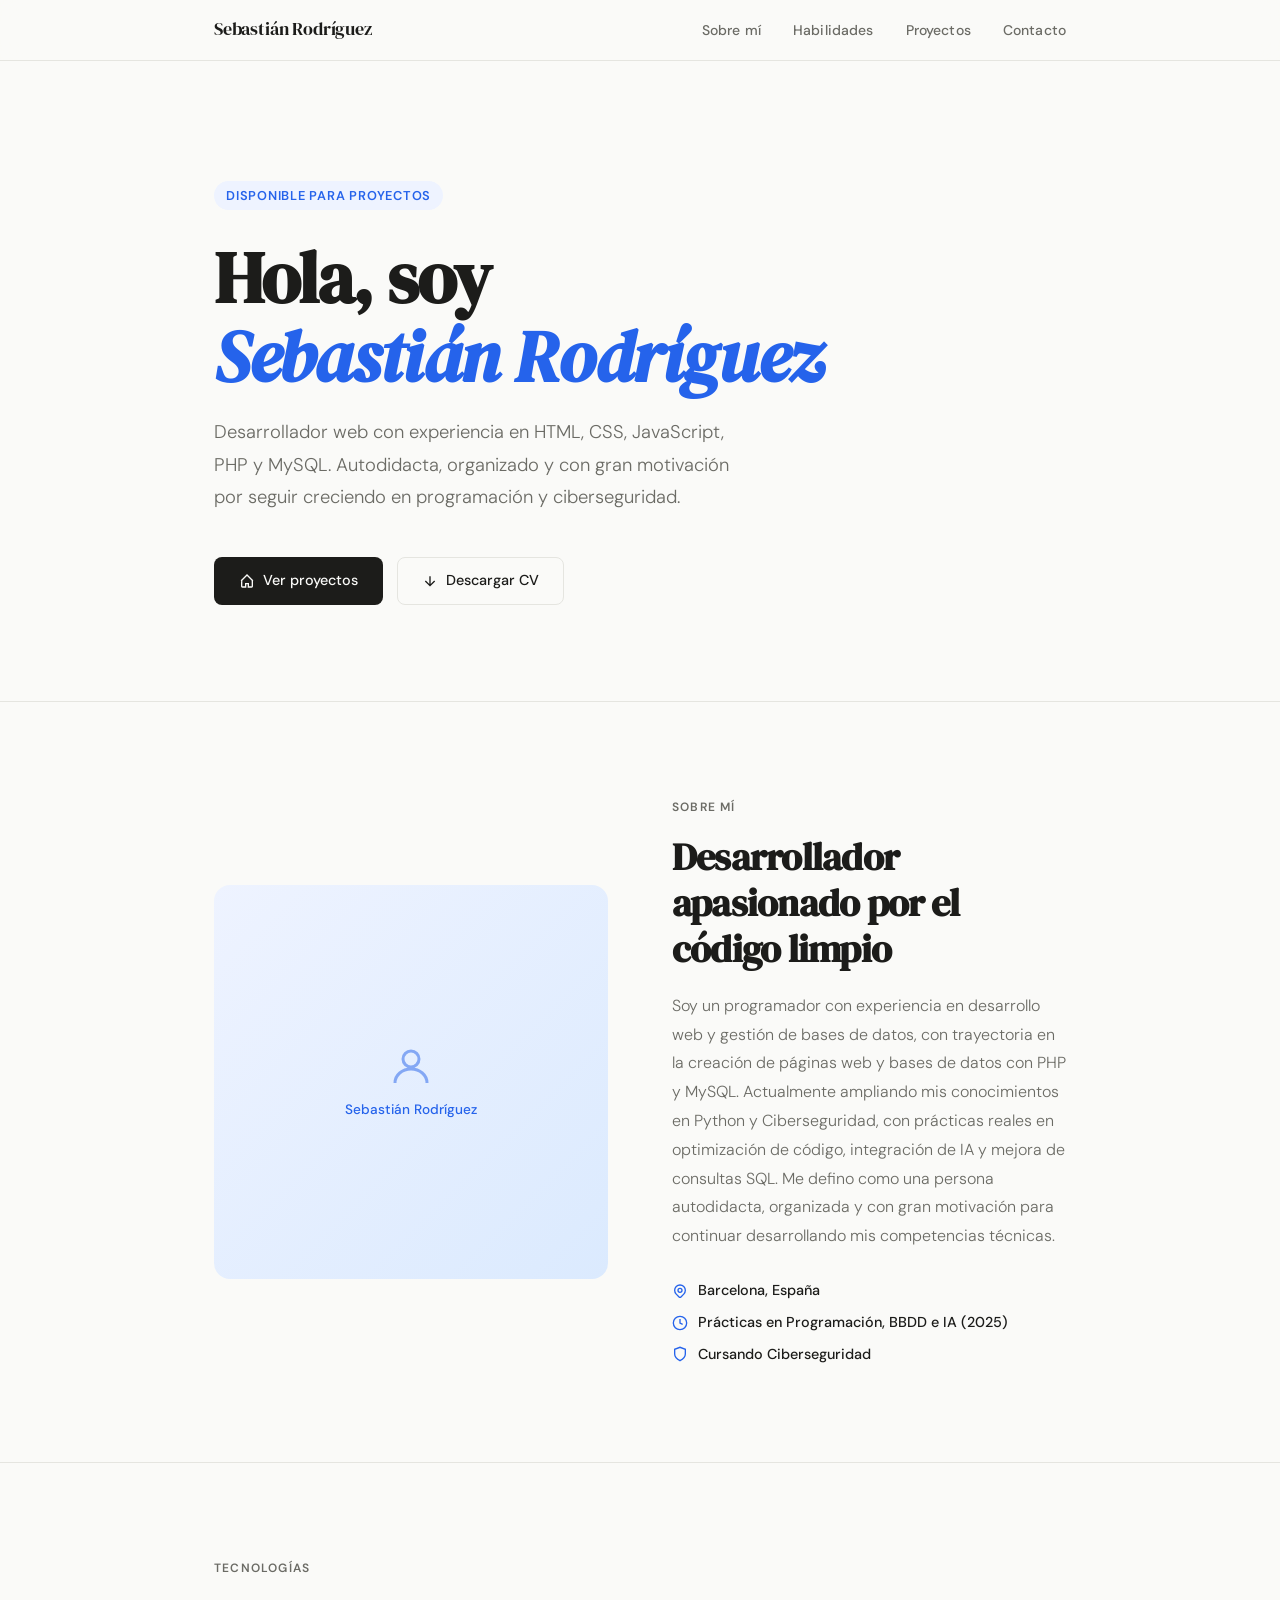
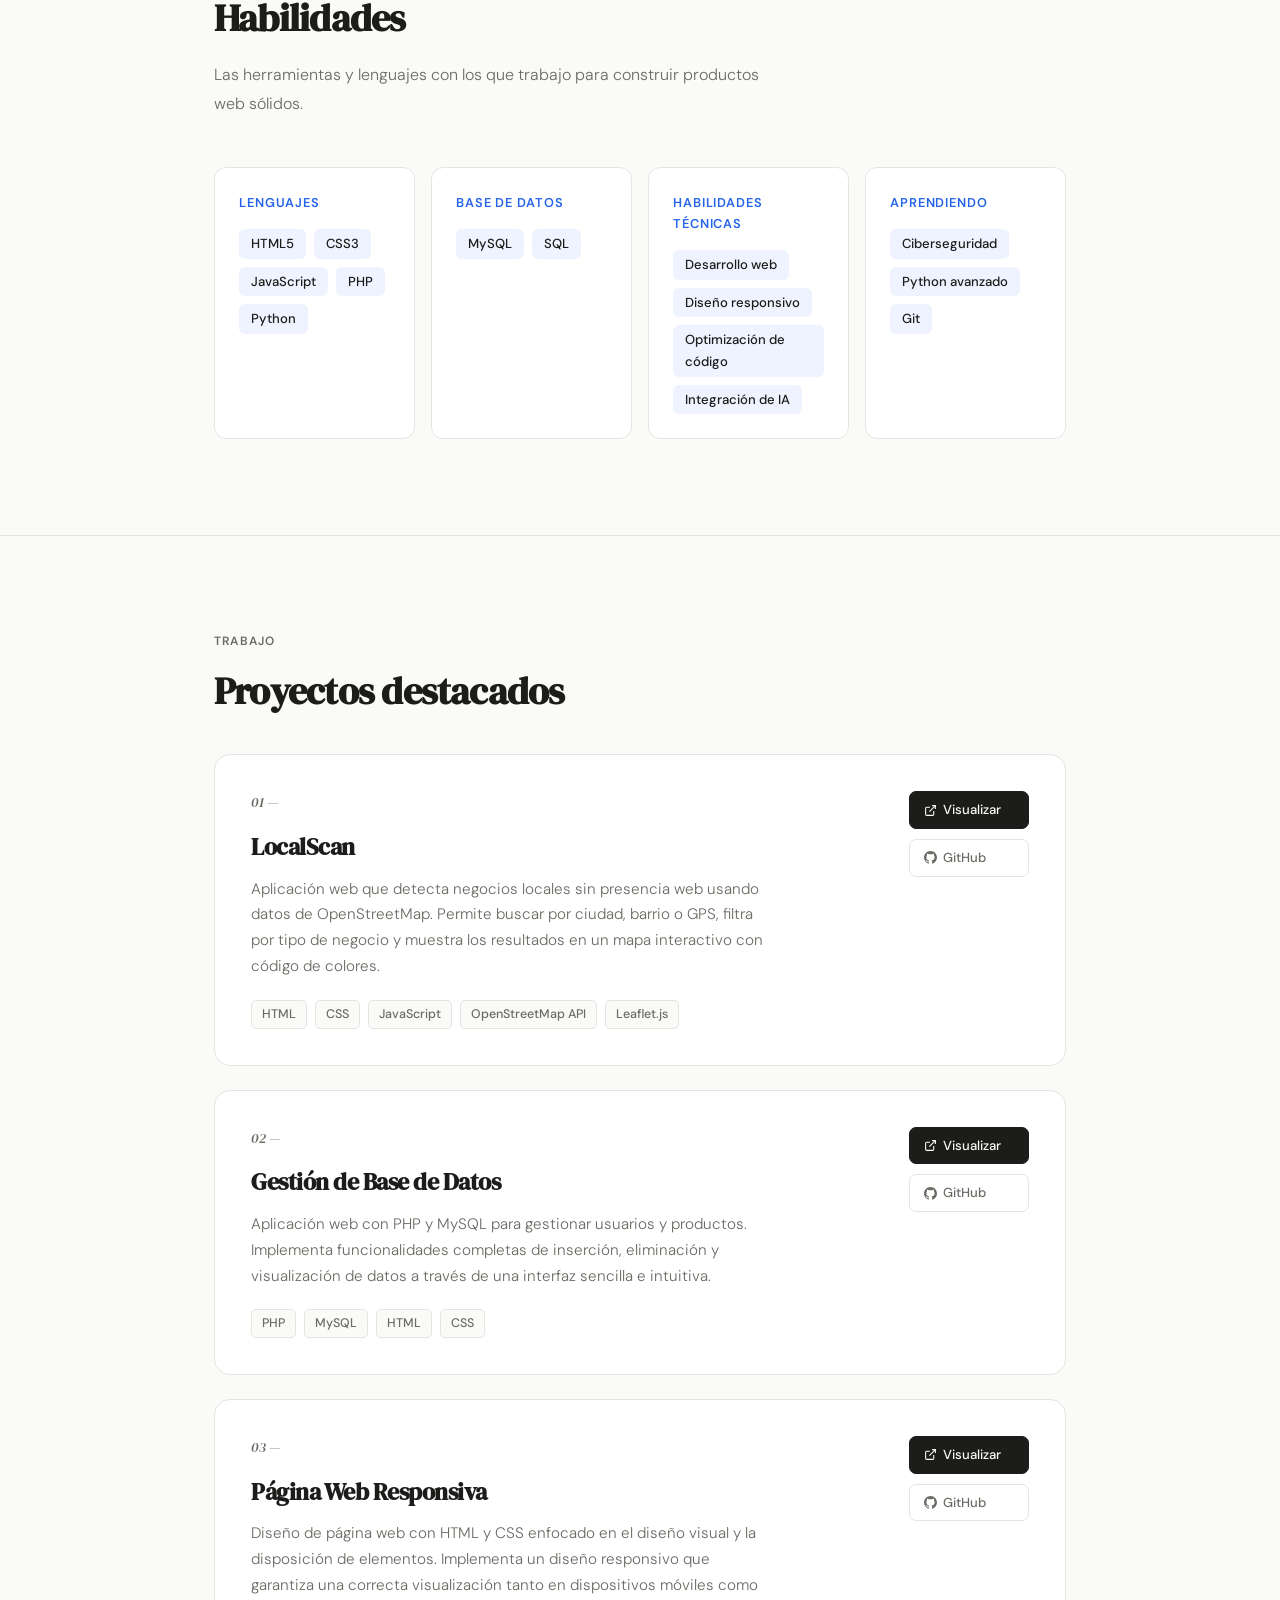
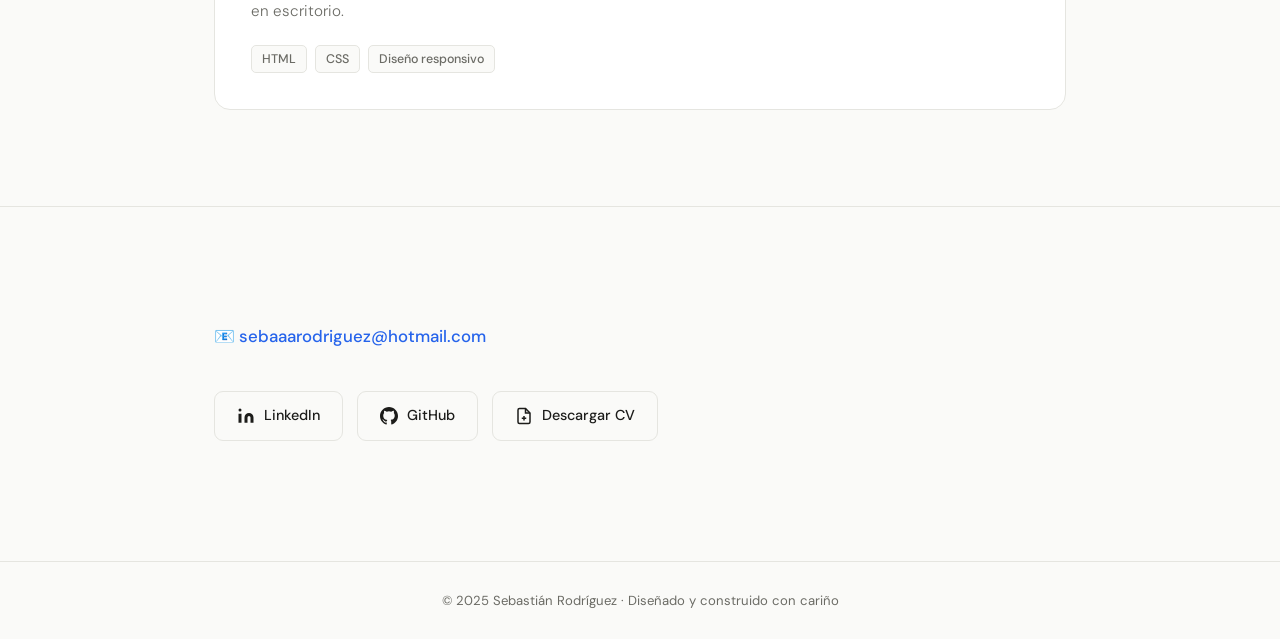
==== index.html @ 8cea007d "Add files via upload" ====
<!DOCTYPE html>
<html lang="es">
<head>
  <meta charset="UTF-8" />
  <meta name="viewport" content="width=device-width, initial-scale=1.0" />
  <title>Portfolio — Sebastián Rodríguez</title>
  <meta name="description" content="Desarrollador web con experiencia en HTML, CSS, JavaScript, PHP y MySQL. Ampliando conocimientos en Python y Ciberseguridad." />
  <link href="https://fonts.googleapis.com/css2?family=DM+Serif+Display:ital@0;1&family=DM+Sans:wght@300;400;500;600&display=swap" rel="stylesheet" />
  <link rel="stylesheet" href="assets/css/style.css" />
</head>
<body>

  <nav>
    <div class="nav-inner">
      <a href="#hero" class="nav-logo">Sebastián Rodríguez</a>
      <button class="nav-burger" id="navBurger" aria-label="Abrir menú">
        <span></span><span></span><span></span>
      </button>
      <ul class="nav-links" id="navLinks">
        <li><a href="#about">Sobre mí</a></li>
        <li><a href="#skills">Habilidades</a></li>
        <li><a href="#projects">Proyectos</a></li>
        <li><a href="#contact">Contacto</a></li>
      </ul>
    </div>
  </nav>

  <main>

    <!-- ══ HERO ══ -->
    <section id="hero">
      <div class="container">
        <div class="hero-tag">Disponible para proyectos</div>
        <h1 class="hero-name fade-up">
          Hola, soy<br />
          <em>Sebastián Rodríguez</em>
        </h1>
        <p class="hero-desc fade-up">
          Desarrollador web con experiencia en HTML, CSS, JavaScript, PHP y MySQL.
          Autodidacta, organizado y con gran motivación por seguir creciendo en programación y ciberseguridad.
        </p>
        <div class="hero-btns fade-up">
          <a href="#projects" class="btn btn-primary">
            <svg width="16" height="16" fill="none" stroke="currentColor" stroke-width="2" viewBox="0 0 24 24">
              <path d="M3 12l9-9 9 9M4 10v10a1 1 0 001 1h5v-5h4v5h5a1 1 0 001-1V10"/>
            </svg>
            Ver proyectos
          </a>
          <a href="assets/cv.pdf" download class="btn btn-outline">
            <svg width="16" height="16" fill="none" stroke="currentColor" stroke-width="2" viewBox="0 0 24 24">
              <path d="M12 5v14M5 12l7 7 7-7"/>
            </svg>
            Descargar CV
          </a>
        </div>
      </div>
    </section>

    <!-- ══ SOBRE MÍ ══ -->
    <section id="about">
      <div class="container">
        <div class="about-grid">

          <div class="about-img-wrap fade-up">
            <!-- ✏️ Cuando tengas foto: <img src="assets/img/foto.jpg" alt="Sebastián Rodríguez" class="about-img" /> -->
            <div class="img-placeholder">
              <svg width="48" height="48" fill="none" stroke="currentColor" stroke-width="1.5" viewBox="0 0 24 24">
                <circle cx="12" cy="8" r="4"/>
                <path d="M4 20c0-4 3.6-7 8-7s8 3 8 7"/>
              </svg>
              Sebastián Rodríguez
            </div>
          </div>

          <div class="fade-up">
            <p class="section-label">Sobre mí</p>
            <h2 class="section-title">Desarrollador apasionado por el código limpio</h2>
            <p class="section-body">
              Soy un programador con experiencia en desarrollo web y gestión de bases de datos,
              con trayectoria en la creación de páginas web y bases de datos con PHP y MySQL.
              Actualmente ampliando mis conocimientos en Python y Ciberseguridad, con prácticas
              reales en optimización de código, integración de IA y mejora de consultas SQL.
              Me defino como una persona autodidacta, organizada y con gran motivación para
              continuar desarrollando mis competencias técnicas.
            </p>
            <div class="about-details">
              <div class="about-detail">
                <svg width="16" height="16" fill="none" stroke="var(--accent)" stroke-width="2" viewBox="0 0 24 24">
                  <path d="M17.657 16.657L13.414 20.9a2 2 0 01-2.828 0l-4.243-4.243a8 8 0 1111.314 0z"/>
                  <circle cx="12" cy="11" r="3"/>
                </svg>
                <span>Barcelona, España</span>
              </div>
              <div class="about-detail">
                <svg width="16" height="16" fill="none" stroke="var(--accent)" stroke-width="2" viewBox="0 0 24 24">
                  <circle cx="12" cy="12" r="10"/>
                  <path d="M12 6v6l4 2"/>
                </svg>
                <span>Prácticas en Programación, BBDD e IA (2025)</span>
              </div>
              <div class="about-detail">
                <svg width="16" height="16" fill="none" stroke="var(--accent)" stroke-width="2" viewBox="0 0 24 24">
                  <path d="M12 22s8-4 8-10V5l-8-3-8 3v7c0 6 8 10 8 10z"/>
                </svg>
                <span>Cursando Ciberseguridad</span>
              </div>
            </div>
          </div>

        </div>
      </div>
    </section>

    <!-- ══ HABILIDADES ══ -->
    <section id="skills">
      <div class="container">
        <p class="section-label fade-up">Tecnologías</p>
        <h2 class="section-title fade-up">Habilidades</h2>
        <p class="section-body fade-up">
          Las herramientas y lenguajes con los que trabajo para construir productos web sólidos.
        </p>

        <div class="skills-grid">
          <div class="skill-category fade-up">
            <div class="skill-cat-title">Lenguajes</div>
            <div class="skill-list">
              <span class="skill-tag">HTML5</span>
              <span class="skill-tag">CSS3</span>
              <span class="skill-tag">JavaScript</span>
              <span class="skill-tag">PHP</span>
              <span class="skill-tag">Python</span>
            </div>
          </div>
          <div class="skill-category fade-up">
            <div class="skill-cat-title">Base de datos</div>
            <div class="skill-list">
              <span class="skill-tag">MySQL</span>
              <span class="skill-tag">SQL</span>
            </div>
          </div>
          <div class="skill-category fade-up">
            <div class="skill-cat-title">Habilidades técnicas</div>
            <div class="skill-list">
              <span class="skill-tag">Desarrollo web</span>
              <span class="skill-tag">Diseño responsivo</span>
              <span class="skill-tag">Optimización de código</span>
              <span class="skill-tag">Integración de IA</span>
            </div>
          </div>
          <div class="skill-category fade-up">
            <div class="skill-cat-title">Aprendiendo</div>
            <div class="skill-list">
              <span class="skill-tag">Ciberseguridad</span>
              <span class="skill-tag">Python avanzado</span>
              <span class="skill-tag">Git</span>
            </div>
          </div>
        </div>
      </div>
    </section>

    <!-- ══ PROYECTOS ══ -->
    <section id="projects">
      <div class="container">
        <p class="section-label fade-up">Trabajo</p>
        <h2 class="section-title fade-up">Proyectos destacados</h2>

        <div class="projects-grid">

          <!-- PROYECTO 1 — LocalScan -->
          <div class="project-card fade-up">
            <div>
              <div class="project-number">01 —</div>
              <h3 class="project-title">LocalScan</h3>
              <p class="project-desc">
                Aplicación web que detecta negocios locales sin presencia web usando datos de
                OpenStreetMap. Permite buscar por ciudad, barrio o GPS, filtra por tipo de negocio
                y muestra los resultados en un mapa interactivo con código de colores.
              </p>
              <div class="project-tags">
                <span class="project-tag">HTML</span>
                <span class="project-tag">CSS</span>
                <span class="project-tag">JavaScript</span>
                <span class="project-tag">OpenStreetMap API</span>
                <span class="project-tag">Leaflet.js</span>
              </div>
            </div>
            <div class="project-links">
              <!-- ✏️ Cambia la URL por la de tu demo en vivo -->
              <a href="https://pakitis.github.io/localscan/" class="project-link primary" target="_blank" rel="noopener">
                <svg width="13" height="13" fill="none" stroke="currentColor" stroke-width="2" viewBox="0 0 24 24"><path d="M18 13v6a2 2 0 01-2 2H5a2 2 0 01-2-2V8a2 2 0 012-2h6"/><polyline points="15 3 21 3 21 9"/><line x1="10" y1="14" x2="21" y2="3"/></svg>
                Visualizar
              </a>
              <a href="https://github.com/Pakitis/localscan" class="project-link" target="_blank" rel="noopener">
                <svg width="13" height="13" fill="currentColor" viewBox="0 0 24 24"><path d="M12 0C5.37 0 0 5.37 0 12c0 5.3 3.44 9.8 8.2 11.38.6.11.82-.26.82-.58v-2.03c-3.34.72-4.04-1.61-4.04-1.61-.55-1.4-1.34-1.77-1.34-1.77-1.09-.74.08-.73.08-.73 1.2.09 1.84 1.24 1.84 1.24 1.07 1.83 2.8 1.3 3.48 1 .1-.78.42-1.3.76-1.6-2.67-.3-5.47-1.33-5.47-5.93 0-1.31.47-2.38 1.24-3.22-.14-.3-.54-1.52.1-3.18 0 0 1.01-.32 3.3 1.23a11.5 11.5 0 016 0c2.29-1.55 3.3-1.23 3.3-1.23.64 1.66.24 2.88.12 3.18.77.84 1.23 1.91 1.23 3.22 0 4.61-2.81 5.63-5.48 5.92.43.37.81 1.1.81 2.22v3.29c0 .32.21.7.82.58C20.56 21.8 24 17.3 24 12c0-6.63-5.37-12-12-12z"/></svg>
                GitHub
              </a>
            </div>
          </div>

          <!-- PROYECTO 2 — Gestión de Base de Datos -->
          <div class="project-card fade-up">
            <div>
              <div class="project-number">02 —</div>
              <h3 class="project-title">Gestión de Base de Datos</h3>
              <p class="project-desc">
                Aplicación web con PHP y MySQL para gestionar usuarios y productos.
                Implementa funcionalidades completas de inserción, eliminación y visualización
                de datos a través de una interfaz sencilla e intuitiva.
              </p>
              <div class="project-tags">
                <span class="project-tag">PHP</span>
                <span class="project-tag">MySQL</span>
                <span class="project-tag">HTML</span>
                <span class="project-tag">CSS</span>
              </div>
            </div>
            <div class="project-links">
              <!-- ✏️ Añade la URL de demo si la tienes, si no borra este bloque -->
              <a href="#" class="project-link primary" target="_blank" rel="noopener">
                <svg width="13" height="13" fill="none" stroke="currentColor" stroke-width="2" viewBox="0 0 24 24"><path d="M18 13v6a2 2 0 01-2 2H5a2 2 0 01-2-2V8a2 2 0 012-2h6"/><polyline points="15 3 21 3 21 9"/><line x1="10" y1="14" x2="21" y2="3"/></svg>
                Visualizar
              </a>
              <!-- ✏️ Cambia la URL por la de tu repo -->
              <a href="https://github.com/Pakitis/gestion-bbdd" class="project-link" target="_blank" rel="noopener">
                <svg width="13" height="13" fill="currentColor" viewBox="0 0 24 24"><path d="M12 0C5.37 0 0 5.37 0 12c0 5.3 3.44 9.8 8.2 11.38.6.11.82-.26.82-.58v-2.03c-3.34.72-4.04-1.61-4.04-1.61-.55-1.4-1.34-1.77-1.34-1.77-1.09-.74.08-.73.08-.73 1.2.09 1.84 1.24 1.84 1.24 1.07 1.83 2.8 1.3 3.48 1 .1-.78.42-1.3.76-1.6-2.67-.3-5.47-1.33-5.47-5.93 0-1.31.47-2.38 1.24-3.22-.14-.3-.54-1.52.1-3.18 0 0 1.01-.32 3.3 1.23a11.5 11.5 0 016 0c2.29-1.55 3.3-1.23 3.3-1.23.64 1.66.24 2.88.12 3.18.77.84 1.23 1.91 1.23 3.22 0 4.61-2.81 5.63-5.48 5.92.43.37.81 1.1.81 2.22v3.29c0 .32.21.7.82.58C20.56 21.8 24 17.3 24 12c0-6.63-5.37-12-12-12z"/></svg>
                GitHub
              </a>
            </div>
          </div>

          <!-- PROYECTO 3 — Página Web Responsiva -->
          <div class="project-card fade-up">
            <div>
              <div class="project-number">03 —</div>
              <h3 class="project-title">Página Web Responsiva</h3>
              <p class="project-desc">
                Diseño de página web con HTML y CSS enfocado en el diseño visual y la disposición
                de elementos. Implementa un diseño responsivo que garantiza una correcta
                visualización tanto en dispositivos móviles como en escritorio.
              </p>
              <div class="project-tags">
                <span class="project-tag">HTML</span>
                <span class="project-tag">CSS</span>
                <span class="project-tag">Diseño responsivo</span>
              </div>
            </div>
            <div class="project-links">
              <!-- ✏️ Añade la URL de demo si la tienes, si no borra este bloque -->
              <a href="#" class="project-link primary" target="_blank" rel="noopener">
                <svg width="13" height="13" fill="none" stroke="currentColor" stroke-width="2" viewBox="0 0 24 24"><path d="M18 13v6a2 2 0 01-2 2H5a2 2 0 01-2-2V8a2 2 0 012-2h6"/><polyline points="15 3 21 3 21 9"/><line x1="10" y1="14" x2="21" y2="3"/></svg>
                Visualizar
              </a>
              <!-- ✏️ Cambia la URL por la de tu repo -->
              <a href="https://github.com/Pakitis/pagina-web" class="project-link" target="_blank" rel="noopener">
                <svg width="13" height="13" fill="currentColor" viewBox="0 0 24 24"><path d="M12 0C5.37 0 0 5.37 0 12c0 5.3 3.44 9.8 8.2 11.38.6.11.82-.26.82-.58v-2.03c-3.34.72-4.04-1.61-4.04-1.61-.55-1.4-1.34-1.77-1.34-1.77-1.09-.74.08-.73.08-.73 1.2.09 1.84 1.24 1.84 1.24 1.07 1.83 2.8 1.3 3.48 1 .1-.78.42-1.3.76-1.6-2.67-.3-5.47-1.33-5.47-5.93 0-1.31.47-2.38 1.24-3.22-.14-.3-.54-1.52.1-3.18 0 0 1.01-.32 3.3 1.23a11.5 11.5 0 016 0c2.29-1.55 3.3-1.23 3.3-1.23.64 1.66.24 2.88.12 3.18.77.84 1.23 1.91 1.23 3.22 0 4.61-2.81 5.63-5.48 5.92.43.37.81 1.1.81 2.22v3.29c0 .32.21.7.82.58C20.56 21.8 24 17.3 24 12c0-6.63-5.37-12-12-12z"/></svg>
                GitHub
              </a>
            </div>
          </div>

        </div>
      </div>
    </section>

    <!-- ══ CONTACTO ══ -->
    <section id="contact">
      <div class="container">
        <div class="contact-inner">
          <p class="contact-email fade-up">
            📧 <a href="mailto:sebaaarodriguez@hotmail.com">sebaaarodriguez@hotmail.com</a>
          </p>
          <div class="contact-links fade-up">
            <a href="https://www.linkedin.com/in/sebastianrodriguezmendez46/" class="contact-link" target="_blank" rel="noopener">
              <svg width="18" height="18" fill="currentColor" viewBox="0 0 24 24"><path d="M16 8a6 6 0 016 6v7h-4v-7a2 2 0 00-2-2 2 2 0 00-2 2v7h-4v-7a6 6 0 016-6zM2 9h4v12H2z"/><circle cx="4" cy="4" r="2"/></svg>
              LinkedIn
            </a>
            <a href="https://github.com/Pakitis" class="contact-link" target="_blank" rel="noopener">
              <svg width="18" height="18" fill="currentColor" viewBox="0 0 24 24"><path d="M12 0C5.37 0 0 5.37 0 12c0 5.3 3.44 9.8 8.2 11.38.6.11.82-.26.82-.58v-2.03c-3.34.72-4.04-1.61-4.04-1.61-.55-1.4-1.34-1.77-1.34-1.77-1.09-.74.08-.73.08-.73 1.2.09 1.84 1.24 1.84 1.24 1.07 1.83 2.8 1.3 3.48 1 .1-.78.42-1.3.76-1.6-2.67-.3-5.47-1.33-5.47-5.93 0-1.31.47-2.38 1.24-3.22-.14-.3-.54-1.52.1-3.18 0 0 1.01-.32 3.3 1.23a11.5 11.5 0 016 0c2.29-1.55 3.3-1.23 3.3-1.23.64 1.66.24 2.88.12 3.18.77.84 1.23 1.91 1.23 3.22 0 4.61-2.81 5.63-5.48 5.92.43.37.81 1.1.81 2.22v3.29c0 .32.21.7.82.58C20.56 21.8 24 17.3 24 12c0-6.63-5.37-12-12-12z"/></svg>
              GitHub
            </a>
            <a href="assets/cv.pdf" class="contact-link" download>
              <svg width="18" height="18" fill="none" stroke="currentColor" stroke-width="2" viewBox="0 0 24 24"><path d="M14 2H6a2 2 0 00-2 2v16a2 2 0 002 2h12a2 2 0 002-2V8z"/><polyline points="14 2 14 8 20 8"/><line x1="12" y1="18" x2="12" y2="12"/><line x1="9" y1="15" x2="15" y2="15"/></svg>
              Descargar CV
            </a>
          </div>
        </div>
      </div>
    </section>

  </main>

  <footer>
    <div class="container">
      <p>© 2025 Sebastián Rodríguez · Diseñado y construido con cariño</p>
    </div>
  </footer>

  <script src="assets/js/main.js"></script>
</body>
</html>
---- assets/css/style.css ----
/* ═══════════════════════════════════════════
   assets/css/style.css — Portfolio Styles
   ═══════════════════════════════════════════ */

/* ── Reset & Variables ── */
*, *::before, *::after { box-sizing: border-box; margin: 0; padding: 0; }

:root {
  --white:        #FAFAF8;
  --black:        #111110;
  --ink:          #1C1C1A;
  --muted:        #6B6B65;
  --accent:       #2563EB;
  --accent-light: #EEF3FF;
  --border:       #E5E5E0;
  --card:         #FFFFFF;
  --serif:        'DM Serif Display', Georgia, serif;
  --sans:         'DM Sans', sans-serif;
  --radius:       12px;
  --transition:   0.25s cubic-bezier(0.4, 0, 0.2, 1);
}

html { scroll-behavior: smooth; }

body {
  font-family: var(--sans);
  background: var(--white);
  color: var(--ink);
  line-height: 1.65;
  font-size: 16px;
  -webkit-font-smoothing: antialiased;
}

/* ── Layout ── */
.container { max-width: 900px; margin: 0 auto; padding: 0 24px; }
section { padding: 96px 0; }
section:not(:last-child) { border-bottom: 1px solid var(--border); }

/* ── Nav ── */
nav {
  position: sticky; top: 0; z-index: 100;
  background: rgba(250, 250, 248, 0.88);
  backdrop-filter: blur(12px);
  border-bottom: 1px solid var(--border);
}
.nav-inner {
  max-width: 900px; margin: 0 auto; padding: 0 24px;
  display: flex; align-items: center; justify-content: space-between;
  height: 60px;
}
.nav-logo {
  font-family: var(--serif);
  font-size: 1.1rem; color: var(--ink);
  text-decoration: none; letter-spacing: -0.01em;
}
.nav-links { display: flex; gap: 32px; list-style: none; }
.nav-links a {
  font-size: 0.875rem; font-weight: 500;
  color: var(--muted); text-decoration: none;
  transition: color var(--transition); letter-spacing: 0.01em;
}
.nav-links a:hover, .nav-links a.active { color: var(--ink); }

/* Burger (móvil) */
.nav-burger {
  display: none; flex-direction: column; justify-content: space-between;
  width: 24px; height: 18px; background: none; border: none; cursor: pointer; padding: 0;
}
.nav-burger span {
  display: block; width: 100%; height: 2px;
  background: var(--ink); border-radius: 2px;
  transition: transform var(--transition), opacity var(--transition);
}
.nav-burger.open span:nth-child(1) { transform: translateY(8px) rotate(45deg); }
.nav-burger.open span:nth-child(2) { opacity: 0; }
.nav-burger.open span:nth-child(3) { transform: translateY(-8px) rotate(-45deg); }

/* ── Hero ── */
#hero { padding: 120px 0 96px; }
.hero-tag {
  display: inline-block;
  background: var(--accent-light); color: var(--accent);
  font-size: 0.8rem; font-weight: 600;
  padding: 4px 12px; border-radius: 100px;
  letter-spacing: 0.06em; text-transform: uppercase;
  margin-bottom: 28px;
}
.hero-name {
  font-family: var(--serif);
  font-size: clamp(2.8rem, 6vw, 4.5rem);
  line-height: 1.1; letter-spacing: -0.02em;
  color: var(--ink); margin-bottom: 20px;
}
.hero-name em { font-style: italic; color: var(--accent); }
.hero-desc {
  font-size: 1.15rem; color: var(--muted);
  max-width: 520px; font-weight: 300;
  line-height: 1.75; margin-bottom: 44px;
}
.hero-btns { display: flex; gap: 14px; flex-wrap: wrap; }

/* ── Botones ── */
.btn {
  display: inline-flex; align-items: center; gap: 8px;
  padding: 11px 24px; border-radius: 8px;
  font-size: 0.9rem; font-weight: 500;
  text-decoration: none; cursor: pointer;
  transition: all var(--transition); border: 1.5px solid transparent;
}
.btn-primary { background: var(--ink); color: var(--white); }
.btn-primary:hover {
  background: #2a2a28; transform: translateY(-1px);
  box-shadow: 0 8px 24px rgba(17,17,16,0.18);
}
.btn-outline { border-color: var(--border); color: var(--ink); background: transparent; }
.btn-outline:hover { border-color: var(--ink); transform: translateY(-1px); }

/* ── Sobre mí ── */
.about-grid {
  display: grid; grid-template-columns: 1fr 1fr;
  gap: 64px; align-items: center;
}
.about-img {
  width: 100%; aspect-ratio: 1;
  border-radius: 16px; object-fit: cover;
}
.img-placeholder {
  width: 100%; aspect-ratio: 1;
  background: linear-gradient(135deg, #EEF3FF 0%, #DBEAFE 100%);
  border-radius: 16px;
  display: flex; flex-direction: column;
  align-items: center; justify-content: center;
  color: var(--accent); gap: 8px;
  font-size: 0.85rem; font-weight: 500;
}
.img-placeholder svg { opacity: 0.5; }

/* ── Tipografía de sección ── */
.section-label {
  font-size: 0.75rem; font-weight: 600;
  letter-spacing: 0.1em; text-transform: uppercase;
  color: var(--muted); margin-bottom: 16px;
}
.section-title {
  font-family: var(--serif);
  font-size: clamp(1.8rem, 3.5vw, 2.4rem);
  letter-spacing: -0.02em; line-height: 1.2;
  color: var(--ink); margin-bottom: 20px;
}
.section-body {
  color: var(--muted); font-weight: 300;
  line-height: 1.8; font-size: 1rem;
}

.about-details { margin-top: 28px; display: flex; flex-direction: column; gap: 8px; }
.about-detail {
  display: flex; align-items: center; gap: 10px;
  font-size: 0.9rem; color: var(--muted);
}
.about-detail span { color: var(--ink); font-weight: 500; }

/* ── Habilidades ── */
#skills .section-body { margin-bottom: 48px; max-width: 560px; }
.skills-grid {
  display: grid;
  grid-template-columns: repeat(auto-fit, minmax(200px, 1fr));
  gap: 16px;
}
.skill-category {
  background: var(--card); border: 1px solid var(--border);
  border-radius: var(--radius); padding: 24px;
  transition: box-shadow var(--transition), transform var(--transition);
}
.skill-category:hover {
  box-shadow: 0 8px 32px rgba(17,17,16,0.07);
  transform: translateY(-2px);
}
.skill-cat-title {
  font-size: 0.8rem; font-weight: 600;
  letter-spacing: 0.07em; text-transform: uppercase;
  color: var(--accent); margin-bottom: 16px;
}
.skill-list { display: flex; flex-wrap: wrap; gap: 8px; }
.skill-tag {
  background: var(--accent-light); color: var(--ink);
  padding: 4px 12px; border-radius: 6px;
  font-size: 0.82rem; font-weight: 500;
}

/* ── Proyectos ── */
.projects-grid { display: flex; flex-direction: column; gap: 24px; margin-top: 40px; }
.project-card {
  background: var(--card); border: 1px solid var(--border);
  border-radius: 16px; padding: 36px;
  display: grid; grid-template-columns: 1fr auto;
  gap: 24px; align-items: start;
  transition: box-shadow var(--transition), transform var(--transition);
}
.project-card:hover {
  box-shadow: 0 12px 48px rgba(17,17,16,0.1);
  transform: translateY(-3px);
}
.project-number {
  font-family: var(--serif); font-style: italic;
  font-size: 0.9rem; color: var(--muted); margin-bottom: 12px;
}
.project-title {
  font-family: var(--serif);
  font-size: 1.5rem; letter-spacing: -0.02em;
  color: var(--ink); margin-bottom: 10px;
}
.project-desc {
  color: var(--muted); font-size: 0.95rem;
  font-weight: 300; line-height: 1.7;
  margin-bottom: 20px; max-width: 520px;
}
.project-tags { display: flex; gap: 8px; flex-wrap: wrap; }
.project-tag {
  background: var(--white); border: 1px solid var(--border);
  padding: 3px 10px; border-radius: 5px;
  font-size: 0.78rem; color: var(--muted); font-weight: 500;
}
.project-links { display: flex; flex-direction: column; gap: 10px; min-width: 120px; }
.project-link {
  display: inline-flex; align-items: center; gap: 6px;
  font-size: 0.82rem; font-weight: 500; color: var(--muted);
  text-decoration: none; padding: 7px 14px;
  border: 1px solid var(--border); border-radius: 7px;
  transition: all var(--transition); white-space: nowrap;
}
.project-link:hover { color: var(--ink); border-color: var(--ink); }
.project-link.primary {
  background: var(--ink); color: var(--white); border-color: var(--ink);
}
.project-link.primary:hover { background: #2a2a28; }

/* ── Contacto ── */
#contact { padding-bottom: 120px; }
.contact-inner { max-width: 560px; }
.contact-email {
  margin-top: 20px; font-size: 1.05rem; color: var(--muted);
}
.contact-email a { color: var(--accent); text-decoration: none; font-weight: 500; }
.contact-email a:hover { text-decoration: underline; }
.contact-links { margin-top: 40px; display: flex; flex-wrap: wrap; gap: 14px; }
.contact-link {
  display: inline-flex; align-items: center; gap: 9px;
  padding: 12px 22px; border-radius: 9px;
  font-size: 0.9rem; font-weight: 500;
  text-decoration: none; color: var(--ink);
  border: 1.5px solid var(--border);
  transition: all var(--transition);
}
.contact-link:hover {
  border-color: var(--ink);
  box-shadow: 0 4px 16px rgba(17,17,16,0.1);
  transform: translateY(-1px);
}

/* ── Footer ── */
footer {
  border-top: 1px solid var(--border);
  padding: 28px 0; text-align: center;
  font-size: 0.82rem; color: var(--muted);
}

/* ── Animaciones ── */
.fade-up {
  opacity: 0; transform: translateY(24px);
  transition: opacity 0.6s ease, transform 0.6s ease;
}
.fade-up.visible { opacity: 1; transform: translateY(0); }

/* ── Responsive ── */
@media (max-width: 680px) {
  .about-grid { grid-template-columns: 1fr; gap: 40px; }
  .about-img-wrap { max-width: 240px; }
  .project-card { grid-template-columns: 1fr; }
  .project-links { flex-direction: row; min-width: unset; }
  .nav-burger { display: flex; }
  .nav-links {
    display: none; position: absolute; top: 60px; left: 0; right: 0;
    background: var(--white); border-bottom: 1px solid var(--border);
    flex-direction: column; padding: 16px 24px; gap: 16px;
  }
  .nav-links.open { display: flex; }
}
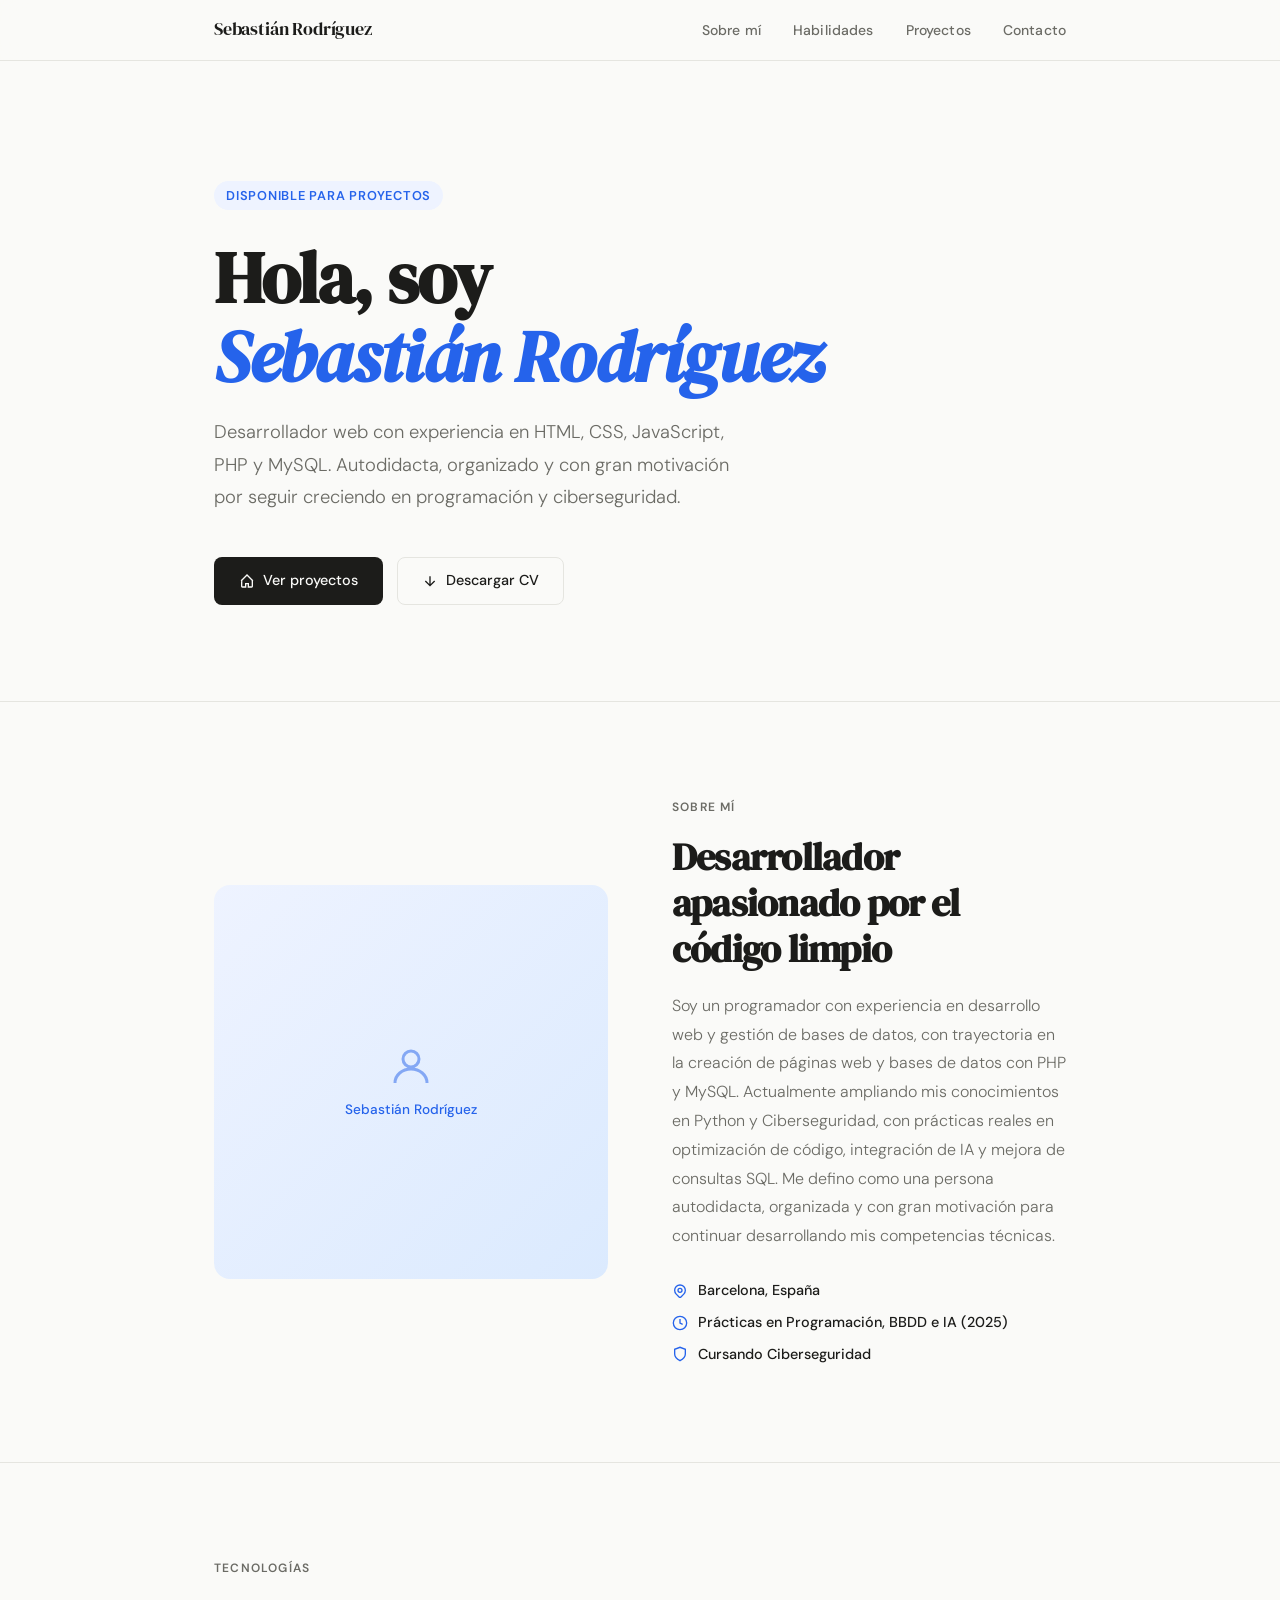
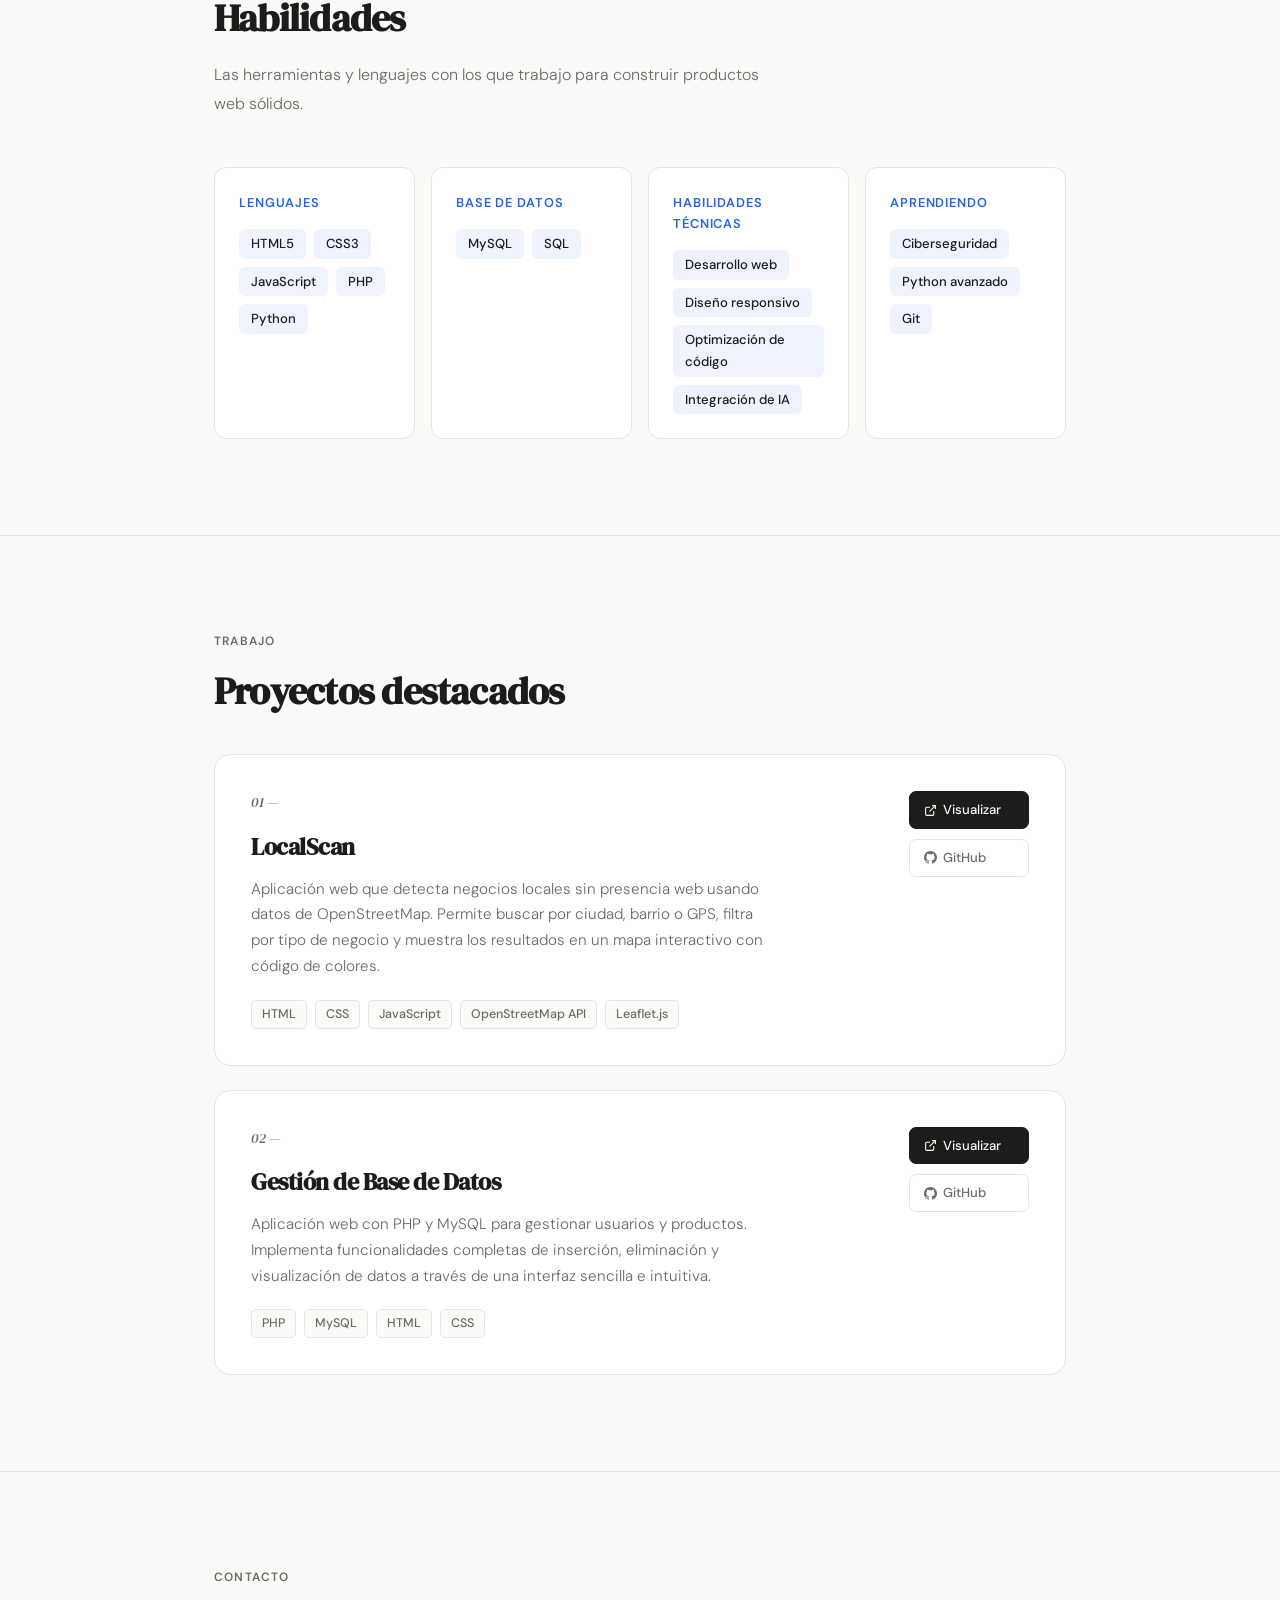
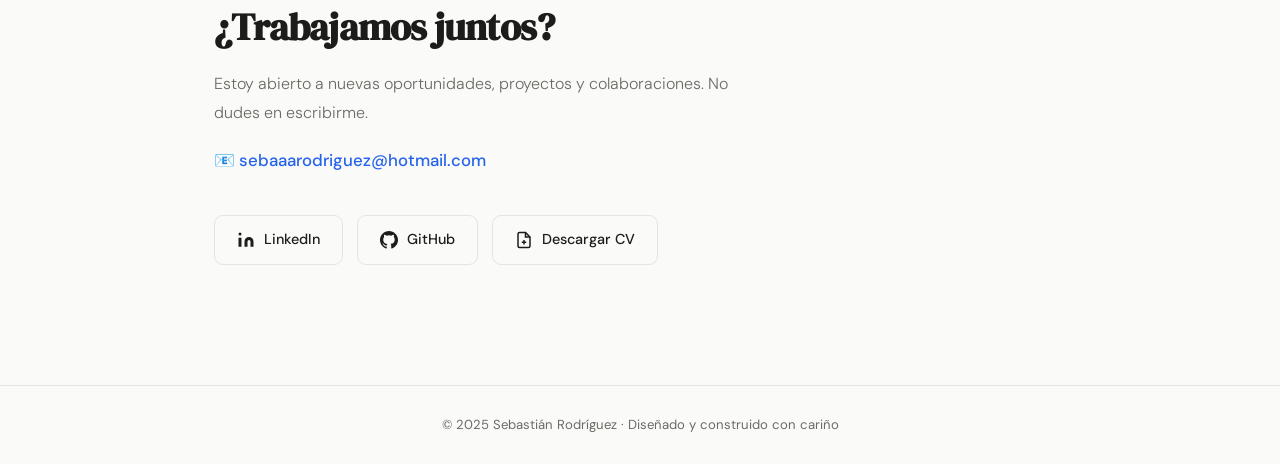
==== commit 4177ad2f: "Add files via upload" ====
--- a/index.html
+++ b/index.html
@@ -2,20 +2,28 @@
 <html lang="es">
 <head>
   <meta charset="UTF-8" />
+  <!-- viewport hace que la página se adapte correctamente a pantallas de móvil -->
   <meta name="viewport" content="width=device-width, initial-scale=1.0" />
   <title>Portfolio — Sebastián Rodríguez</title>
   <meta name="description" content="Desarrollador web con experiencia en HTML, CSS, JavaScript, PHP y MySQL. Ampliando conocimientos en Python y Ciberseguridad." />
+  <!-- Cargamos las fuentes tipográficas desde Google Fonts (servicio gratuito externo) -->
   <link href="https://fonts.googleapis.com/css2?family=DM+Serif+Display:ital@0;1&family=DM+Sans:wght@300;400;500;600&display=swap" rel="stylesheet" />
   <link rel="stylesheet" href="assets/css/style.css" />
 </head>
+
 <body>
-
   <nav>
     <div class="nav-inner">
+
+      <!-- Logo / nombre que al hacer clic vuelve al inicio -->
       <a href="#hero" class="nav-logo">Sebastián Rodríguez</a>
       <button class="nav-burger" id="navBurger" aria-label="Abrir menú">
-        <span></span><span></span><span></span>
+        <span></span>
+        <span></span>
+        <span></span>
       </button>
+
+      <!-- Lista de enlaces de navegación -->
       <ul class="nav-links" id="navLinks">
         <li><a href="#about">Sobre mí</a></li>
         <li><a href="#skills">Habilidades</a></li>
@@ -27,25 +35,34 @@
 
   <main>
 
-    <!-- ══ HERO ══ -->
+    <!--PORTADA
+         Primera pantalla que ve el usuario.
+         Contiene nombre, descripción y botones de acción.-->
     <section id="hero">
       <div class="container">
         <div class="hero-tag">Disponible para proyectos</div>
+        <!-- Título principal con clase fade-up para que aparezca con animación al cargar -->
         <h1 class="hero-name fade-up">
           Hola, soy<br />
           <em>Sebastián Rodríguez</em>
         </h1>
+
+        <!-- Descripción corta del perfil profesional -->
         <p class="hero-desc fade-up">
           Desarrollador web con experiencia en HTML, CSS, JavaScript, PHP y MySQL.
           Autodidacta, organizado y con gran motivación por seguir creciendo en programación y ciberseguridad.
         </p>
+
         <div class="hero-btns fade-up">
+
+          <!-- Botón principal: baja a la sección de proyectos -->
           <a href="#projects" class="btn btn-primary">
             <svg width="16" height="16" fill="none" stroke="currentColor" stroke-width="2" viewBox="0 0 24 24">
               <path d="M3 12l9-9 9 9M4 10v10a1 1 0 001 1h5v-5h4v5h5a1 1 0 001-1V10"/>
             </svg>
             Ver proyectos
           </a>
+
           <a href="assets/cv.pdf" download class="btn btn-outline">
             <svg width="16" height="16" fill="none" stroke="currentColor" stroke-width="2" viewBox="0 0 24 24">
               <path d="M12 5v14M5 12l7 7 7-7"/>
@@ -53,16 +70,18 @@
             Descargar CV
           </a>
         </div>
-      </div>
-    </section>
-
-    <!-- ══ SOBRE MÍ ══ -->
+
+      </div>
+    </section>
+
+    <!-- SECCIÓN SOBRE MÍ
+         Presentación personal con foto y datos de contacto rápidos.-->
     <section id="about">
       <div class="container">
+        <!-- Grid de dos columnas: foto a la izquierda, texto a la derecha -->
         <div class="about-grid">
-
+          <!-- Columna izquierda: foto de perfil -->
           <div class="about-img-wrap fade-up">
-            <!-- ✏️ Cuando tengas foto: <img src="assets/img/foto.jpg" alt="Sebastián Rodríguez" class="about-img" /> -->
             <div class="img-placeholder">
               <svg width="48" height="48" fill="none" stroke="currentColor" stroke-width="1.5" viewBox="0 0 24 24">
                 <circle cx="12" cy="8" r="4"/>
@@ -72,6 +91,7 @@
             </div>
           </div>
 
+          <!-- Columna derecha: texto e información -->
           <div class="fade-up">
             <p class="section-label">Sobre mí</p>
             <h2 class="section-title">Desarrollador apasionado por el código limpio</h2>
@@ -83,8 +103,11 @@
               Me defino como una persona autodidacta, organizada y con gran motivación para
               continuar desarrollando mis competencias técnicas.
             </p>
+
+            <!-- Datos rápidos con iconos -->
             <div class="about-details">
               <div class="about-detail">
+                <!-- Icono de localización -->
                 <svg width="16" height="16" fill="none" stroke="var(--accent)" stroke-width="2" viewBox="0 0 24 24">
                   <path d="M17.657 16.657L13.414 20.9a2 2 0 01-2.828 0l-4.243-4.243a8 8 0 1111.314 0z"/>
                   <circle cx="12" cy="11" r="3"/>
@@ -92,6 +115,7 @@
                 <span>Barcelona, España</span>
               </div>
               <div class="about-detail">
+                <!-- Icono de reloj / experiencia -->
                 <svg width="16" height="16" fill="none" stroke="var(--accent)" stroke-width="2" viewBox="0 0 24 24">
                   <circle cx="12" cy="12" r="10"/>
                   <path d="M12 6v6l4 2"/>
@@ -99,6 +123,7 @@
                 <span>Prácticas en Programación, BBDD e IA (2025)</span>
               </div>
               <div class="about-detail">
+                <!-- Icono de escudo / seguridad -->
                 <svg width="16" height="16" fill="none" stroke="var(--accent)" stroke-width="2" viewBox="0 0 24 24">
                   <path d="M12 22s8-4 8-10V5l-8-3-8 3v7c0 6 8 10 8 10z"/>
                 </svg>
@@ -111,7 +136,9 @@
       </div>
     </section>
 
-    <!-- ══ HABILIDADES ══ -->
+    <!-- SECCIÓN HABILIDADES
+         Muestra las tecnologías organizadas por categorías
+         usando tarjetas con etiquetas visuales.-->
     <section id="skills">
       <div class="container">
         <p class="section-label fade-up">Tecnologías</p>
@@ -120,10 +147,14 @@
           Las herramientas y lenguajes con los que trabajo para construir productos web sólidos.
         </p>
 
+        <!-- Grid de tarjetas de habilidades, se adapta automáticamente al ancho disponible -->
         <div class="skills-grid">
+
+          <!-- Cada skill-category es una tarjeta con un grupo de tecnologías -->
           <div class="skill-category fade-up">
             <div class="skill-cat-title">Lenguajes</div>
             <div class="skill-list">
+              <!-- Cada skill-tag es una pequeña etiqueta visual -->
               <span class="skill-tag">HTML5</span>
               <span class="skill-tag">CSS3</span>
               <span class="skill-tag">JavaScript</span>
@@ -131,6 +162,7 @@
               <span class="skill-tag">Python</span>
             </div>
           </div>
+
           <div class="skill-category fade-up">
             <div class="skill-cat-title">Base de datos</div>
             <div class="skill-list">
@@ -138,6 +170,7 @@
               <span class="skill-tag">SQL</span>
             </div>
           </div>
+
           <div class="skill-category fade-up">
             <div class="skill-cat-title">Habilidades técnicas</div>
             <div class="skill-list">
@@ -147,6 +180,7 @@
               <span class="skill-tag">Integración de IA</span>
             </div>
           </div>
+
           <div class="skill-category fade-up">
             <div class="skill-cat-title">Aprendiendo</div>
             <div class="skill-list">
@@ -155,11 +189,15 @@
               <span class="skill-tag">Git</span>
             </div>
           </div>
-        </div>
-      </div>
-    </section>
-
-    <!-- ══ PROYECTOS ══ -->
+
+        </div>
+      </div>
+    </section>
+
+    <!--SECCIÓN PROYECTOS
+         Tarjetas con los proyectos destacados.
+         Cada tarjeta incluye descripción, tecnologías
+         y botones para visualizar y ver el código. -->
     <section id="projects">
       <div class="container">
         <p class="section-label fade-up">Trabajo</p>
@@ -167,7 +205,9 @@
 
         <div class="projects-grid">
 
-          <!-- PROYECTO 1 — LocalScan -->
+          <!-- ── PROYECTO 01: LocalScan ──
+               Aplicación que usa APIs externas gratuitas para
+               localizar negocios sin presencia web en el mapa. -->
           <div class="project-card fade-up">
             <div>
               <div class="project-number">01 —</div>
@@ -177,6 +217,7 @@
                 OpenStreetMap. Permite buscar por ciudad, barrio o GPS, filtra por tipo de negocio
                 y muestra los resultados en un mapa interactivo con código de colores.
               </p>
+              <!-- Etiquetas de tecnologías usadas en el proyecto -->
               <div class="project-tags">
                 <span class="project-tag">HTML</span>
                 <span class="project-tag">CSS</span>
@@ -185,12 +226,15 @@
                 <span class="project-tag">Leaflet.js</span>
               </div>
             </div>
+
+            <!-- Botones del proyecto -->
             <div class="project-links">
-              <!-- ✏️ Cambia la URL por la de tu demo en vivo -->
-              <a href="https://pakitis.github.io/localscan/" class="project-link primary" target="_blank" rel="noopener">
+              <!-- Visualizar: abre el proyecto en una nueva pestaña -->
+              <a href="assets/proyectos/localscan/index.html" class="project-link primary" target="_blank" rel="noopener">
                 <svg width="13" height="13" fill="none" stroke="currentColor" stroke-width="2" viewBox="0 0 24 24"><path d="M18 13v6a2 2 0 01-2 2H5a2 2 0 01-2-2V8a2 2 0 012-2h6"/><polyline points="15 3 21 3 21 9"/><line x1="10" y1="14" x2="21" y2="3"/></svg>
                 Visualizar
               </a>
+              <!-- GitHub: enlace al repositorio con el código fuente -->
               <a href="https://github.com/Pakitis/localscan" class="project-link" target="_blank" rel="noopener">
                 <svg width="13" height="13" fill="currentColor" viewBox="0 0 24 24"><path d="M12 0C5.37 0 0 5.37 0 12c0 5.3 3.44 9.8 8.2 11.38.6.11.82-.26.82-.58v-2.03c-3.34.72-4.04-1.61-4.04-1.61-.55-1.4-1.34-1.77-1.34-1.77-1.09-.74.08-.73.08-.73 1.2.09 1.84 1.24 1.84 1.24 1.07 1.83 2.8 1.3 3.48 1 .1-.78.42-1.3.76-1.6-2.67-.3-5.47-1.33-5.47-5.93 0-1.31.47-2.38 1.24-3.22-.14-.3-.54-1.52.1-3.18 0 0 1.01-.32 3.3 1.23a11.5 11.5 0 016 0c2.29-1.55 3.3-1.23 3.3-1.23.64 1.66.24 2.88.12 3.18.77.84 1.23 1.91 1.23 3.22 0 4.61-2.81 5.63-5.48 5.92.43.37.81 1.1.81 2.22v3.29c0 .32.21.7.82.58C20.56 21.8 24 17.3 24 12c0-6.63-5.37-12-12-12z"/></svg>
                 GitHub
@@ -198,7 +242,9 @@
             </div>
           </div>
 
-          <!-- PROYECTO 2 — Gestión de Base de Datos -->
+          <!-- ── PROYECTO 02: Gestión de Base de Datos ──
+               CRUD completo (Crear, Leer, Actualizar, Eliminar)
+               usando PHP como backend y MySQL como base de datos. -->
           <div class="project-card fade-up">
             <div>
               <div class="project-number">02 —</div>
@@ -216,69 +262,55 @@
               </div>
             </div>
             <div class="project-links">
-              <!-- ✏️ Añade la URL de demo si la tienes, si no borra este bloque -->
-              <a href="#" class="project-link primary" target="_blank" rel="noopener">
+              <!-- ✏️ Cuando tengas el proyecto subido, cambia el href por la ruta correcta -->
+              <a href="assets/proyectos/bbdd/gestion-bbdd.html" class="project-link primary" target="_blank" rel="noopener">
                 <svg width="13" height="13" fill="none" stroke="currentColor" stroke-width="2" viewBox="0 0 24 24"><path d="M18 13v6a2 2 0 01-2 2H5a2 2 0 01-2-2V8a2 2 0 012-2h6"/><polyline points="15 3 21 3 21 9"/><line x1="10" y1="14" x2="21" y2="3"/></svg>
                 Visualizar
               </a>
-              <!-- ✏️ Cambia la URL por la de tu repo -->
+              <!-- ✏️ Cambia la URL por la de tu repo real -->
               <a href="https://github.com/Pakitis/gestion-bbdd" class="project-link" target="_blank" rel="noopener">
                 <svg width="13" height="13" fill="currentColor" viewBox="0 0 24 24"><path d="M12 0C5.37 0 0 5.37 0 12c0 5.3 3.44 9.8 8.2 11.38.6.11.82-.26.82-.58v-2.03c-3.34.72-4.04-1.61-4.04-1.61-.55-1.4-1.34-1.77-1.34-1.77-1.09-.74.08-.73.08-.73 1.2.09 1.84 1.24 1.84 1.24 1.07 1.83 2.8 1.3 3.48 1 .1-.78.42-1.3.76-1.6-2.67-.3-5.47-1.33-5.47-5.93 0-1.31.47-2.38 1.24-3.22-.14-.3-.54-1.52.1-3.18 0 0 1.01-.32 3.3 1.23a11.5 11.5 0 016 0c2.29-1.55 3.3-1.23 3.3-1.23.64 1.66.24 2.88.12 3.18.77.84 1.23 1.91 1.23 3.22 0 4.61-2.81 5.63-5.48 5.92.43.37.81 1.1.81 2.22v3.29c0 .32.21.7.82.58C20.56 21.8 24 17.3 24 12c0-6.63-5.37-12-12-12z"/></svg>
                 GitHub
               </a>
             </div>
-          </div>
-
-          <!-- PROYECTO 3 — Página Web Responsiva -->
-          <div class="project-card fade-up">
-            <div>
-              <div class="project-number">03 —</div>
-              <h3 class="project-title">Página Web Responsiva</h3>
-              <p class="project-desc">
-                Diseño de página web con HTML y CSS enfocado en el diseño visual y la disposición
-                de elementos. Implementa un diseño responsivo que garantiza una correcta
-                visualización tanto en dispositivos móviles como en escritorio.
-              </p>
-              <div class="project-tags">
-                <span class="project-tag">HTML</span>
-                <span class="project-tag">CSS</span>
-                <span class="project-tag">Diseño responsivo</span>
-              </div>
-            </div>
-            <div class="project-links">
-              <!-- ✏️ Añade la URL de demo si la tienes, si no borra este bloque -->
-              <a href="#" class="project-link primary" target="_blank" rel="noopener">
-                <svg width="13" height="13" fill="none" stroke="currentColor" stroke-width="2" viewBox="0 0 24 24"><path d="M18 13v6a2 2 0 01-2 2H5a2 2 0 01-2-2V8a2 2 0 012-2h6"/><polyline points="15 3 21 3 21 9"/><line x1="10" y1="14" x2="21" y2="3"/></svg>
-                Visualizar
-              </a>
-              <!-- ✏️ Cambia la URL por la de tu repo -->
-              <a href="https://github.com/Pakitis/pagina-web" class="project-link" target="_blank" rel="noopener">
-                <svg width="13" height="13" fill="currentColor" viewBox="0 0 24 24"><path d="M12 0C5.37 0 0 5.37 0 12c0 5.3 3.44 9.8 8.2 11.38.6.11.82-.26.82-.58v-2.03c-3.34.72-4.04-1.61-4.04-1.61-.55-1.4-1.34-1.77-1.34-1.77-1.09-.74.08-.73.08-.73 1.2.09 1.84 1.24 1.84 1.24 1.07 1.83 2.8 1.3 3.48 1 .1-.78.42-1.3.76-1.6-2.67-.3-5.47-1.33-5.47-5.93 0-1.31.47-2.38 1.24-3.22-.14-.3-.54-1.52.1-3.18 0 0 1.01-.32 3.3 1.23a11.5 11.5 0 016 0c2.29-1.55 3.3-1.23 3.3-1.23.64 1.66.24 2.88.12 3.18.77.84 1.23 1.91 1.23 3.22 0 4.61-2.81 5.63-5.48 5.92.43.37.81 1.1.81 2.22v3.29c0 .32.21.7.82.58C20.56 21.8 24 17.3 24 12c0-6.63-5.37-12-12-12z"/></svg>
-                GitHub
-              </a>
-            </div>
-          </div>
-
-        </div>
-      </div>
-    </section>
-
-    <!-- ══ CONTACTO ══ -->
+          
+          </div>
+
+        </div>
+      </div>
+    </section>
+
+    <!--SECCIÓN CONTACTO
+         Datos de contacto y enlaces a redes profesionales. -->
     <section id="contact">
       <div class="container">
         <div class="contact-inner">
+          <p class="section-label fade-up">Contacto</p>
+          <h2 class="section-title fade-up">¿Trabajamos juntos?</h2>
+          <p class="section-body fade-up">
+            Estoy abierto a nuevas oportunidades, proyectos y colaboraciones.
+            No dudes en escribirme.
+          </p>
+
           <p class="contact-email fade-up">
             📧 <a href="mailto:sebaaarodriguez@hotmail.com">sebaaarodriguez@hotmail.com</a>
           </p>
+
           <div class="contact-links fade-up">
+
+            <!-- LinkedIn: red profesional -->
             <a href="https://www.linkedin.com/in/sebastianrodriguezmendez46/" class="contact-link" target="_blank" rel="noopener">
               <svg width="18" height="18" fill="currentColor" viewBox="0 0 24 24"><path d="M16 8a6 6 0 016 6v7h-4v-7a2 2 0 00-2-2 2 2 0 00-2 2v7h-4v-7a6 6 0 016-6zM2 9h4v12H2z"/><circle cx="4" cy="4" r="2"/></svg>
               LinkedIn
             </a>
+
+            <!-- GitHub: repositorio de código -->
             <a href="https://github.com/Pakitis" class="contact-link" target="_blank" rel="noopener">
               <svg width="18" height="18" fill="currentColor" viewBox="0 0 24 24"><path d="M12 0C5.37 0 0 5.37 0 12c0 5.3 3.44 9.8 8.2 11.38.6.11.82-.26.82-.58v-2.03c-3.34.72-4.04-1.61-4.04-1.61-.55-1.4-1.34-1.77-1.34-1.77-1.09-.74.08-.73.08-.73 1.2.09 1.84 1.24 1.84 1.24 1.07 1.83 2.8 1.3 3.48 1 .1-.78.42-1.3.76-1.6-2.67-.3-5.47-1.33-5.47-5.93 0-1.31.47-2.38 1.24-3.22-.14-.3-.54-1.52.1-3.18 0 0 1.01-.32 3.3 1.23a11.5 11.5 0 016 0c2.29-1.55 3.3-1.23 3.3-1.23.64 1.66.24 2.88.12 3.18.77.84 1.23 1.91 1.23 3.22 0 4.61-2.81 5.63-5.48 5.92.43.37.81 1.1.81 2.22v3.29c0 .32.21.7.82.58C20.56 21.8 24 17.3 24 12c0-6.63-5.37-12-12-12z"/></svg>
               GitHub
             </a>
+
+            <!-- Descarga directa del CV en PDF -->
             <a href="assets/cv.pdf" class="contact-link" download>
               <svg width="18" height="18" fill="none" stroke="currentColor" stroke-width="2" viewBox="0 0 24 24"><path d="M14 2H6a2 2 0 00-2 2v16a2 2 0 002 2h12a2 2 0 002-2V8z"/><polyline points="14 2 14 8 20 8"/><line x1="12" y1="18" x2="12" y2="12"/><line x1="9" y1="15" x2="15" y2="15"/></svg>
               Descargar CV
@@ -290,12 +322,15 @@
 
   </main>
 
+ 
   <footer>
     <div class="container">
       <p>© 2025 Sebastián Rodríguez · Diseñado y construido con cariño</p>
     </div>
   </footer>
 
+
   <script src="assets/js/main.js"></script>
+
 </body>
 </html>
--- a/assets/css/style.css
+++ b/assets/css/style.css
@@ -1,287 +1,606 @@
-/* ═══════════════════════════════════════════
-   assets/css/style.css — Portfolio Styles
-   ═══════════════════════════════════════════ */
-
-/* ── Reset & Variables ── */
-*, *::before, *::after { box-sizing: border-box; margin: 0; padding: 0; }
+
+*, *::before, *::after {
+  box-sizing: border-box;
+  margin: 0;
+  padding: 0;
+}
+
+
 
 :root {
-  --white:        #FAFAF8;
-  --black:        #111110;
-  --ink:          #1C1C1A;
-  --muted:        #6B6B65;
-  --accent:       #2563EB;
-  --accent-light: #EEF3FF;
-  --border:       #E5E5E0;
-  --card:         #FFFFFF;
-  --serif:        'DM Serif Display', Georgia, serif;
-  --sans:         'DM Sans', sans-serif;
-  --radius:       12px;
-  --transition:   0.25s cubic-bezier(0.4, 0, 0.2, 1);
-}
-
-html { scroll-behavior: smooth; }
+  --white:        #FAFAF8;        /* Fondo principal, blanco cálido */
+  --ink:          #1C1C1A;        /* Color del texto principal, casi negro */
+  --muted:        #6B6B65;        /* Texto secundario, gris medio */
+  --accent:       #2563EB;        /* Azul principal para enlaces y detalles */
+  --accent-light: #EEF3FF;        /* Azul muy claro para fondos de badges */
+  --border:       #E5E5E0;        /* Color de los bordes y separadores */
+  --card:         #FFFFFF;        /* Fondo de las tarjetas */
+  --serif:        'DM Serif Display', Georgia, serif;  /* Fuente para títulos */
+  --sans:         'DM Sans', sans-serif;               /* Fuente para texto */
+  --radius:       12px;           /* Radio de esquinas redondeadas */
+  --transition:   0.25s cubic-bezier(0.4, 0, 0.2, 1); /* Velocidad de animaciones */
+}
+
+
+/* ── ESTILOS BASE ────────────────────────────────────
+   Configuración global del documento.
+─────────────────────────────────────────────────── */
+
+html {
+  scroll-behavior: smooth;
+}
 
 body {
-  font-family: var(--sans);
-  background: var(--white);
-  color: var(--ink);
-  line-height: 1.65;
-  font-size: 16px;
-  -webkit-font-smoothing: antialiased;
-}
-
-/* ── Layout ── */
-.container { max-width: 900px; margin: 0 auto; padding: 0 24px; }
-section { padding: 96px 0; }
-section:not(:last-child) { border-bottom: 1px solid var(--border); }
-
-/* ── Nav ── */
+  font-family: var(--sans);            /* Fuente de todo el texto */
+  background: var(--white);            /* Color de fondo */
+  color: var(--ink);                   /* Color del texto */
+  line-height: 1.65;                   /* Espacio entre líneas (legibilidad) */
+  font-size: 16px;                     /* Tamaño base de fuente */
+  -webkit-font-smoothing: antialiased; /* Suaviza las fuentes en pantallas Mac */
+}
+
+
+.container {
+  max-width: 900px;
+  margin: 0 auto;
+  padding: 0 24px;
+}
+
+/* Todas las secciones tienen el mismo espaciado vertical */
+section {
+  padding: 96px 0;
+}
+
+/* Separador entre secciones (excepto la última) */
+section:not(:last-child) {
+  border-bottom: 1px solid var(--border);
+}
+
+
 nav {
-  position: sticky; top: 0; z-index: 100;
-  background: rgba(250, 250, 248, 0.88);
-  backdrop-filter: blur(12px);
+  position: sticky;          /* Se queda fija al hacer scroll */
+  top: 0;                    /* Pegada al borde superior */
+  z-index: 100;              /* Por encima del resto del contenido */
+  background: rgba(250, 250, 248, 0.88); /* Fondo semi-transparente */
+  backdrop-filter: blur(12px);           /* Efecto blur/desenfoque detrás */
   border-bottom: 1px solid var(--border);
 }
+
 .nav-inner {
-  max-width: 900px; margin: 0 auto; padding: 0 24px;
-  display: flex; align-items: center; justify-content: space-between;
+  max-width: 900px;
+  margin: 0 auto;
+  padding: 0 24px;
+  display: flex;                     /* Flexbox: coloca elementos en fila */
+  align-items: center;               /* Los centra verticalmente */
+  justify-content: space-between;    /* Logo a la izquierda, links a la derecha */
   height: 60px;
 }
+
 .nav-logo {
   font-family: var(--serif);
-  font-size: 1.1rem; color: var(--ink);
-  text-decoration: none; letter-spacing: -0.01em;
-}
-.nav-links { display: flex; gap: 32px; list-style: none; }
+  font-size: 1.1rem;
+  color: var(--ink);
+  text-decoration: none;     /* Quita el subrayado del enlace */
+  letter-spacing: -0.01em;   /* Kerning: junta un poco las letras */
+}
+
+.nav-links {
+  display: flex;
+  gap: 32px;          /* Espacio entre cada enlace */
+  list-style: none;   /* Quita los puntos de la lista */
+}
+
 .nav-links a {
-  font-size: 0.875rem; font-weight: 500;
-  color: var(--muted); text-decoration: none;
-  transition: color var(--transition); letter-spacing: 0.01em;
-}
-.nav-links a:hover, .nav-links a.active { color: var(--ink); }
-
-/* Burger (móvil) */
+  font-size: 0.875rem;
+  font-weight: 500;
+  color: var(--muted);
+  text-decoration: none;
+  transition: color var(--transition); /* Anima el cambio de color al hover */
+  letter-spacing: 0.01em;
+}
+
+.nav-links a:hover,
+.nav-links a.active {
+  color: var(--ink);
+}
+
 .nav-burger {
-  display: none; flex-direction: column; justify-content: space-between;
-  width: 24px; height: 18px; background: none; border: none; cursor: pointer; padding: 0;
-}
+  display: none;             /* Oculto por defecto, se muestra en @media móvil */
+  flex-direction: column;
+  justify-content: space-between;
+  width: 24px;
+  height: 18px;
+  background: none;
+  border: none;
+  cursor: pointer;
+  padding: 0;
+}
+
 .nav-burger span {
-  display: block; width: 100%; height: 2px;
-  background: var(--ink); border-radius: 2px;
+  display: block;
+  width: 100%;
+  height: 2px;
+  background: var(--ink);
+  border-radius: 2px;
   transition: transform var(--transition), opacity var(--transition);
 }
+
+/* Animación: cuando el menú está abierto, las 3 líneas forman una X */
 .nav-burger.open span:nth-child(1) { transform: translateY(8px) rotate(45deg); }
 .nav-burger.open span:nth-child(2) { opacity: 0; }
 .nav-burger.open span:nth-child(3) { transform: translateY(-8px) rotate(-45deg); }
 
-/* ── Hero ── */
-#hero { padding: 120px 0 96px; }
+
+#hero {
+  padding: 120px 0 96px;
+}
+
 .hero-tag {
   display: inline-block;
-  background: var(--accent-light); color: var(--accent);
-  font-size: 0.8rem; font-weight: 600;
-  padding: 4px 12px; border-radius: 100px;
-  letter-spacing: 0.06em; text-transform: uppercase;
+  background: var(--accent-light);
+  color: var(--accent);
+  font-size: 0.8rem;
+  font-weight: 600;
+  padding: 4px 12px;
+  border-radius: 100px;      
+  letter-spacing: 0.06em;
+  text-transform: uppercase;
   margin-bottom: 28px;
 }
+
+
 .hero-name {
   font-family: var(--serif);
   font-size: clamp(2.8rem, 6vw, 4.5rem);
-  line-height: 1.1; letter-spacing: -0.02em;
-  color: var(--ink); margin-bottom: 20px;
-}
-.hero-name em { font-style: italic; color: var(--accent); }
+  line-height: 1.1;
+  letter-spacing: -0.02em;
+  color: var(--ink);
+  margin-bottom: 20px;
+}
+
+/* El nombre en cursiva y color azul */
+.hero-name em {
+  font-style: italic;
+  color: var(--accent);
+}
+
 .hero-desc {
-  font-size: 1.15rem; color: var(--muted);
-  max-width: 520px; font-weight: 300;
-  line-height: 1.75; margin-bottom: 44px;
-}
-.hero-btns { display: flex; gap: 14px; flex-wrap: wrap; }
-
-/* ── Botones ── */
+  font-size: 1.15rem;
+  color: var(--muted);
+  max-width: 520px;
+  font-weight: 300;
+  line-height: 1.75;
+  margin-bottom: 44px;
+}
+
+/* Contenedor de botones en fila */
+.hero-btns {
+  display: flex;
+  gap: 14px;
+  flex-wrap: wrap; /* Si no caben, pasan a la siguiente línea */
+}
+
+
 .btn {
-  display: inline-flex; align-items: center; gap: 8px;
-  padding: 11px 24px; border-radius: 8px;
-  font-size: 0.9rem; font-weight: 500;
-  text-decoration: none; cursor: pointer;
-  transition: all var(--transition); border: 1.5px solid transparent;
-}
-.btn-primary { background: var(--ink); color: var(--white); }
+  display: inline-flex;      
+  align-items: center;
+  gap: 8px;
+  padding: 11px 24px;
+  border-radius: 8px;
+  font-size: 0.9rem;
+  font-weight: 500;
+  text-decoration: none;
+  cursor: pointer;
+  transition: all var(--transition);
+  border: 1.5px solid transparent;
+}
+
+
+.btn-primary {
+  background: var(--ink);
+  color: var(--white);
+}
 .btn-primary:hover {
-  background: #2a2a28; transform: translateY(-1px);
+  background: #2a2a28;
+  transform: translateY(-1px);  
   box-shadow: 0 8px 24px rgba(17,17,16,0.18);
 }
-.btn-outline { border-color: var(--border); color: var(--ink); background: transparent; }
-.btn-outline:hover { border-color: var(--ink); transform: translateY(-1px); }
-
-/* ── Sobre mí ── */
+
+
+.btn-outline {
+  border-color: var(--border);
+  color: var(--ink);
+  background: transparent;
+}
+.btn-outline:hover {
+  border-color: var(--ink);
+  transform: translateY(-1px);
+}
+
+
+/* ── SECCIÓN SOBRE MÍ 
+   Grid de dos columnas: foto | texto.*/
 .about-grid {
-  display: grid; grid-template-columns: 1fr 1fr;
-  gap: 64px; align-items: center;
-}
+  display: grid;
+  grid-template-columns: 1fr 1fr; /* Dos columnas del mismo ancho */
+  gap: 64px;
+  align-items: center;
+}
+
+/* Imagen de perfil cuadrada con esquinas redondeadas */
 .about-img {
-  width: 100%; aspect-ratio: 1;
-  border-radius: 16px; object-fit: cover;
-}
+  width: 100%;
+  aspect-ratio: 1;           /* Mantiene proporción 1:1 (cuadrado) */
+  border-radius: 16px;
+  object-fit: cover;         /* La imagen rellena sin deformarse */
+}
+
 .img-placeholder {
-  width: 100%; aspect-ratio: 1;
+  width: 100%;
+  aspect-ratio: 1;
   background: linear-gradient(135deg, #EEF3FF 0%, #DBEAFE 100%);
   border-radius: 16px;
-  display: flex; flex-direction: column;
-  align-items: center; justify-content: center;
-  color: var(--accent); gap: 8px;
-  font-size: 0.85rem; font-weight: 500;
+  display: flex;
+  flex-direction: column;
+  align-items: center;
+  justify-content: center;
+  color: var(--accent);
+  gap: 8px;
+  font-size: 0.85rem;
+  font-weight: 500;
 }
 .img-placeholder svg { opacity: 0.5; }
 
-/* ── Tipografía de sección ── */
+
+/* ── TIPOGRAFÍA DE SECCIÓN 
+   Estilos reutilizados en todas las secciones. */
+
 .section-label {
-  font-size: 0.75rem; font-weight: 600;
-  letter-spacing: 0.1em; text-transform: uppercase;
-  color: var(--muted); margin-bottom: 16px;
-}
+  font-size: 0.75rem;
+  font-weight: 600;
+  letter-spacing: 0.1em;
+  text-transform: uppercase;
+  color: var(--muted);
+  margin-bottom: 16px;
+}
+
+/* Título principal de cada sección */
 .section-title {
   font-family: var(--serif);
   font-size: clamp(1.8rem, 3.5vw, 2.4rem);
-  letter-spacing: -0.02em; line-height: 1.2;
-  color: var(--ink); margin-bottom: 20px;
-}
+  letter-spacing: -0.02em;
+  line-height: 1.2;
+  color: var(--ink);
+  margin-bottom: 20px;
+}
+
+/* Párrafo de texto descriptivo */
 .section-body {
-  color: var(--muted); font-weight: 300;
-  line-height: 1.8; font-size: 1rem;
-}
-
-.about-details { margin-top: 28px; display: flex; flex-direction: column; gap: 8px; }
+  color: var(--muted);
+  font-weight: 300;
+  line-height: 1.8;
+  font-size: 1rem;
+}
+
+/* Lista de detalles (ciudad, experiencia...) */
+.about-details {
+  margin-top: 28px;
+  display: flex;
+  flex-direction: column;
+  gap: 8px;
+}
+
 .about-detail {
-  display: flex; align-items: center; gap: 10px;
-  font-size: 0.9rem; color: var(--muted);
-}
-.about-detail span { color: var(--ink); font-weight: 500; }
-
-/* ── Habilidades ── */
-#skills .section-body { margin-bottom: 48px; max-width: 560px; }
+  display: flex;
+  align-items: center;
+  gap: 10px;
+  font-size: 0.9rem;
+  color: var(--muted);
+}
+
+.about-detail span {
+  color: var(--ink);
+  font-weight: 500;
+}
+
+
+/* ── HABILIDADES 
+   Grid auto-adaptable: las tarjetas se reorganizan
+   solos según el espacio disponible. */
+#skills .section-body {
+  margin-bottom: 48px;
+  max-width: 560px;
+}
+
+/* auto-fit + minmax: crea tantas columnas como quepan,
+   cada una de mínimo 200px */
 .skills-grid {
   display: grid;
   grid-template-columns: repeat(auto-fit, minmax(200px, 1fr));
   gap: 16px;
 }
+
+/* Tarjeta de categoría de habilidades */
 .skill-category {
-  background: var(--card); border: 1px solid var(--border);
-  border-radius: var(--radius); padding: 24px;
+  background: var(--card);
+  border: 1px solid var(--border);
+  border-radius: var(--radius);
+  padding: 24px;
   transition: box-shadow var(--transition), transform var(--transition);
 }
+
 .skill-category:hover {
   box-shadow: 0 8px 32px rgba(17,17,16,0.07);
   transform: translateY(-2px);
 }
+
+/* Título de la categoría en azul y mayúsculas */
 .skill-cat-title {
-  font-size: 0.8rem; font-weight: 600;
-  letter-spacing: 0.07em; text-transform: uppercase;
-  color: var(--accent); margin-bottom: 16px;
-}
-.skill-list { display: flex; flex-wrap: wrap; gap: 8px; }
+  font-size: 0.8rem;
+  font-weight: 600;
+  letter-spacing: 0.07em;
+  text-transform: uppercase;
+  color: var(--accent);
+  margin-bottom: 16px;
+}
+
+/* Contenedor de etiquetas en fila que se rompen si no caben */
+.skill-list {
+  display: flex;
+  flex-wrap: wrap;
+  gap: 8px;
+}
+
+/* Etiqueta individual de tecnología */
 .skill-tag {
-  background: var(--accent-light); color: var(--ink);
-  padding: 4px 12px; border-radius: 6px;
-  font-size: 0.82rem; font-weight: 500;
-}
-
-/* ── Proyectos ── */
-.projects-grid { display: flex; flex-direction: column; gap: 24px; margin-top: 40px; }
+  background: var(--accent-light);
+  color: var(--ink);
+  padding: 4px 12px;
+  border-radius: 6px;
+  font-size: 0.82rem;
+  font-weight: 500;
+}
+
+
+/*  PROYECTOS 
+   Tarjetas en columna vertical.
+   Cada tarjeta tiene grid interno: info | botones. */
+.projects-grid {
+  display: flex;
+  flex-direction: column;
+  gap: 24px;
+  margin-top: 40px;
+}
+
+/* Tarjeta de proyecto */
 .project-card {
-  background: var(--card); border: 1px solid var(--border);
-  border-radius: 16px; padding: 36px;
-  display: grid; grid-template-columns: 1fr auto;
-  gap: 24px; align-items: start;
+  background: var(--card);
+  border: 1px solid var(--border);
+  border-radius: 16px;
+  padding: 36px;
+  display: grid;
+  grid-template-columns: 1fr auto; /* Info ocupa todo, botones solo lo necesario */
+  gap: 24px;
+  align-items: start;
   transition: box-shadow var(--transition), transform var(--transition);
 }
+
 .project-card:hover {
   box-shadow: 0 12px 48px rgba(17,17,16,0.1);
   transform: translateY(-3px);
 }
+
+/* Número del proyecto en cursiva */
 .project-number {
-  font-family: var(--serif); font-style: italic;
-  font-size: 0.9rem; color: var(--muted); margin-bottom: 12px;
-}
+  font-family: var(--serif);
+  font-style: italic;
+  font-size: 0.9rem;
+  color: var(--muted);
+  margin-bottom: 12px;
+}
+
 .project-title {
   font-family: var(--serif);
-  font-size: 1.5rem; letter-spacing: -0.02em;
-  color: var(--ink); margin-bottom: 10px;
-}
+  font-size: 1.5rem;
+  letter-spacing: -0.02em;
+  color: var(--ink);
+  margin-bottom: 10px;
+}
+
 .project-desc {
-  color: var(--muted); font-size: 0.95rem;
-  font-weight: 300; line-height: 1.7;
-  margin-bottom: 20px; max-width: 520px;
-}
-.project-tags { display: flex; gap: 8px; flex-wrap: wrap; }
+  color: var(--muted);
+  font-size: 0.95rem;
+  font-weight: 300;
+  line-height: 1.7;
+  margin-bottom: 20px;
+  max-width: 520px;
+}
+
+/* Etiquetas de tecnologías del proyecto */
+.project-tags {
+  display: flex;
+  gap: 8px;
+  flex-wrap: wrap;
+}
+
 .project-tag {
-  background: var(--white); border: 1px solid var(--border);
-  padding: 3px 10px; border-radius: 5px;
-  font-size: 0.78rem; color: var(--muted); font-weight: 500;
-}
-.project-links { display: flex; flex-direction: column; gap: 10px; min-width: 120px; }
+  background: var(--white);
+  border: 1px solid var(--border);
+  padding: 3px 10px;
+  border-radius: 5px;
+  font-size: 0.78rem;
+  color: var(--muted);
+  font-weight: 500;
+}
+
+/* Columna de botones del proyecto */
+.project-links {
+  display: flex;
+  flex-direction: column;
+  gap: 10px;
+  min-width: 120px;
+}
+
+/* Botón de proyecto base */
 .project-link {
-  display: inline-flex; align-items: center; gap: 6px;
-  font-size: 0.82rem; font-weight: 500; color: var(--muted);
-  text-decoration: none; padding: 7px 14px;
-  border: 1px solid var(--border); border-radius: 7px;
-  transition: all var(--transition); white-space: nowrap;
-}
-.project-link:hover { color: var(--ink); border-color: var(--ink); }
+  display: inline-flex;
+  align-items: center;
+  gap: 6px;
+  font-size: 0.82rem;
+  font-weight: 500;
+  color: var(--muted);
+  text-decoration: none;
+  padding: 7px 14px;
+  border: 1px solid var(--border);
+  border-radius: 7px;
+  transition: all var(--transition);
+  white-space: nowrap;
+}
+
+.project-link:hover {
+  color: var(--ink);
+  border-color: var(--ink);
+}
+
+/* Variante primaria (Visualizar): fondo oscuro */
 .project-link.primary {
-  background: var(--ink); color: var(--white); border-color: var(--ink);
-}
-.project-link.primary:hover { background: #2a2a28; }
-
-/* ── Contacto ── */
-#contact { padding-bottom: 120px; }
-.contact-inner { max-width: 560px; }
+  background: var(--ink);
+  color: var(--white);
+  border-color: var(--ink);
+}
+
+.project-link.primary:hover {
+  background: #2a2a28;
+}
+
+
+/*  CONTACTO  */
+#contact {
+  padding-bottom: 120px;
+}
+
+.contact-inner {
+  max-width: 560px;
+}
+
 .contact-email {
-  margin-top: 20px; font-size: 1.05rem; color: var(--muted);
-}
-.contact-email a { color: var(--accent); text-decoration: none; font-weight: 500; }
-.contact-email a:hover { text-decoration: underline; }
-.contact-links { margin-top: 40px; display: flex; flex-wrap: wrap; gap: 14px; }
+  margin-top: 20px;
+  font-size: 1.05rem;
+  color: var(--muted);
+}
+
+.contact-email a {
+  color: var(--accent);
+  text-decoration: none;
+  font-weight: 500;
+}
+
+.contact-email a:hover {
+  text-decoration: underline;
+}
+
+/* Botones de redes en fila */
+.contact-links {
+  margin-top: 40px;
+  display: flex;
+  flex-wrap: wrap;
+  gap: 14px;
+}
+
 .contact-link {
-  display: inline-flex; align-items: center; gap: 9px;
-  padding: 12px 22px; border-radius: 9px;
-  font-size: 0.9rem; font-weight: 500;
-  text-decoration: none; color: var(--ink);
+  display: inline-flex;
+  align-items: center;
+  gap: 9px;
+  padding: 12px 22px;
+  border-radius: 9px;
+  font-size: 0.9rem;
+  font-weight: 500;
+  text-decoration: none;
+  color: var(--ink);
   border: 1.5px solid var(--border);
   transition: all var(--transition);
 }
+
 .contact-link:hover {
   border-color: var(--ink);
   box-shadow: 0 4px 16px rgba(17,17,16,0.1);
   transform: translateY(-1px);
 }
 
-/* ── Footer ── */
+
+/*  FOOTER  */
 footer {
   border-top: 1px solid var(--border);
-  padding: 28px 0; text-align: center;
-  font-size: 0.82rem; color: var(--muted);
-}
-
-/* ── Animaciones ── */
+  padding: 28px 0;
+  text-align: center;
+  font-size: 0.82rem;
+  color: var(--muted);
+}
+
+
+/* ── ANIMACIONES 
+   Los elementos con clase .fade-up empiezan invisibles
+   y desplazados hacia abajo. Cuando el JS detecta que
+   son visibles en pantalla, añade la clase .visible
+   que los hace aparecer con transición suave. */
 .fade-up {
-  opacity: 0; transform: translateY(24px);
+  opacity: 0;                          /* Invisible al principio */
+  transform: translateY(24px);         /* Desplazado 24px hacia abajo */
   transition: opacity 0.6s ease, transform 0.6s ease;
 }
-.fade-up.visible { opacity: 1; transform: translateY(0); }
-
-/* ── Responsive ── */
+
+.fade-up.visible {
+  opacity: 1;                          /* Visible */
+  transform: translateY(0);            /* En su posición original */
+}
+
+
+/* RESPONSIVE (DISEÑO MÓVIL) 
+   @media aplica estilos solo cuando la pantalla
+   es menor a 680px (smartphones). */
 @media (max-width: 680px) {
-  .about-grid { grid-template-columns: 1fr; gap: 40px; }
-  .about-img-wrap { max-width: 240px; }
-  .project-card { grid-template-columns: 1fr; }
-  .project-links { flex-direction: row; min-width: unset; }
-  .nav-burger { display: flex; }
+
+  /* El grid de 2 columnas pasa a 1 columna */
+  .about-grid {
+    grid-template-columns: 1fr;
+    gap: 40px;
+  }
+
+  /* La foto no ocupa todo el ancho en móvil */
+  .about-img-wrap {
+    max-width: 240px;
+  }
+
+  /* Las tarjetas de proyecto también pasan a 1 columna */
+  .project-card {
+    grid-template-columns: 1fr;
+  }
+
+  /* Los botones del proyecto van en fila en móvil */
+  .project-links {
+    flex-direction: row;
+    min-width: unset;
+  }
+
+  .nav-burger {
+    display: flex;
+  }
+
+  /* El menú de navegación se oculta y aparece solo al abrir */
   .nav-links {
-    display: none; position: absolute; top: 60px; left: 0; right: 0;
-    background: var(--white); border-bottom: 1px solid var(--border);
-    flex-direction: column; padding: 16px 24px; gap: 16px;
+    display: none;
+    position: absolute;
+    top: 60px;
+    left: 0;
+    right: 0;
+    background: var(--white);
+    border-bottom: 1px solid var(--border);
+    flex-direction: column;
+    padding: 16px 24px;
+    gap: 16px;
   }
-  .nav-links.open { display: flex; }
-}
+
+  .nav-links.open {
+    display: flex;
+  }
+}
